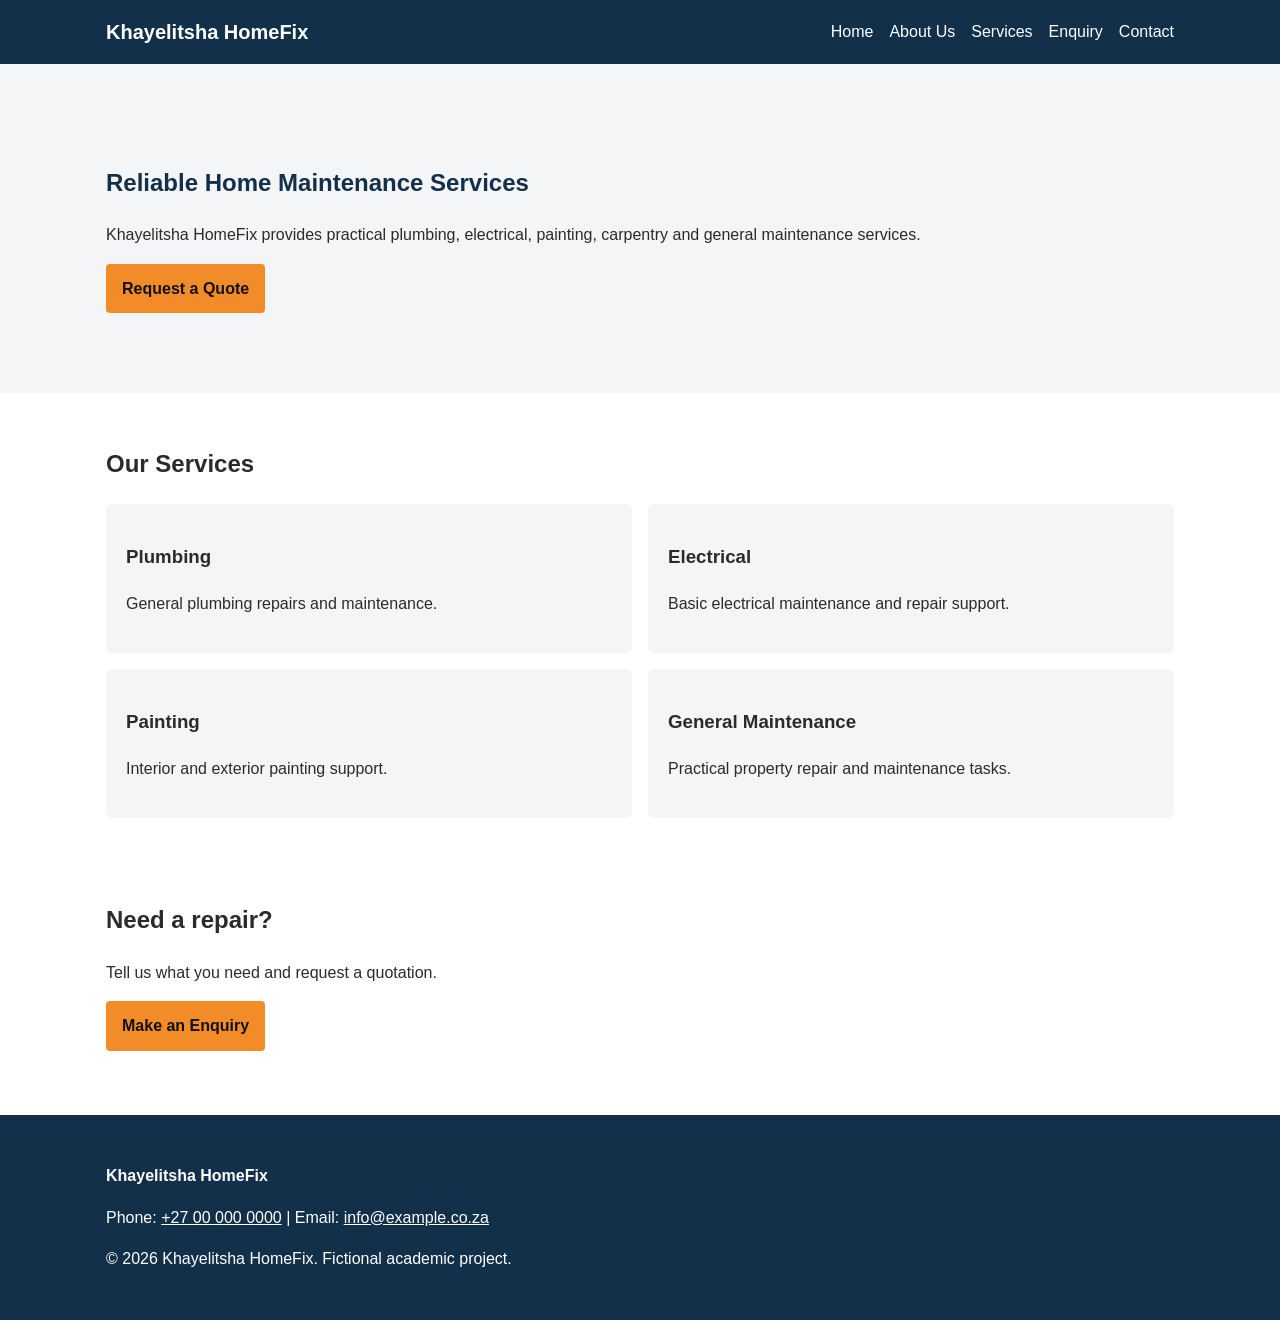
==== index.html @ 27613a19 "Initial WEDE5020 Part 1 website project" ====
<!DOCTYPE html>
<html lang="en">
<head>
<meta charset="UTF-8">
<meta name="viewport" content="width=device-width, initial-scale=1.0">
<meta name="description" content="Khayelitsha HomeFix home maintenance services.">
<title>Khayelitsha HomeFix | Home</title>
<link rel="stylesheet" href="css/style.css">
</head>
<body>
<header><div class="navbar">
<a class="logo" href="index.html">Khayelitsha HomeFix</a>
<nav aria-label="Primary navigation"><ul>
<li><a href="index.html">Home</a></li>
<li><a href="about.html">About Us</a></li>
<li><a href="services.html">Services</a></li>
<li><a href="enquiry.html">Enquiry</a></li>
<li><a href="contact.html">Contact</a></li>
</ul></nav>
</div></header>
<main>
<section class="hero"><div class="container">
<h1>Reliable Home Maintenance Services</h1>
<p>Khayelitsha HomeFix provides practical plumbing, electrical, painting, carpentry and general maintenance services.</p>
<a class="button" href="enquiry.html">Request a Quote</a>
</div></section>
<section class="container"><h2>Our Services</h2><div class="grid">
<article class="card"><h3>Plumbing</h3><p>General plumbing repairs and maintenance.</p></article>
<article class="card"><h3>Electrical</h3><p>Basic electrical maintenance and repair support.</p></article>
<article class="card"><h3>Painting</h3><p>Interior and exterior painting support.</p></article>
<article class="card"><h3>General Maintenance</h3><p>Practical property repair and maintenance tasks.</p></article>
</div></section>
<section class="container"><h2>Need a repair?</h2><p>Tell us what you need and request a quotation.</p><a class="button" href="enquiry.html">Make an Enquiry</a></section>
</main>
<footer><div class="container">
<p><strong>Khayelitsha HomeFix</strong></p>
<p>Phone: <a href="tel:+27000000000">+27 00 000 0000</a> | Email: <a href="mailto:info@example.co.za">info@example.co.za</a></p>
<p>&copy; 2026 Khayelitsha HomeFix. Fictional academic project.</p>
</div></footer>
<script src="js/script.js"></script>
</body>
</html>
---- css/style.css ----
:root{--navy:#12304A;--orange:#F28C28;--white:#fff;--light:#F3F5F7;--text:#2B2B2B}
*{box-sizing:border-box}
body{margin:0;font-family:Arial,Helvetica,sans-serif;color:var(--text);line-height:1.6;background:var(--white)}
header{background:var(--navy);color:#fff}
.navbar{max-width:1100px;margin:auto;padding:1rem;display:flex;align-items:center;justify-content:space-between;gap:1rem}
.logo{color:#fff;text-decoration:none;font-weight:700;font-size:1.25rem}
nav ul{list-style:none;display:flex;gap:1rem;padding:0;margin:0}
nav a{color:#fff;text-decoration:none}
nav a:hover,nav a:focus{text-decoration:underline}
.container{max-width:1100px;margin:auto;padding:2rem 1rem}
.hero{background:var(--light);padding:3rem 1rem}
.hero h1{color:var(--navy)}
.button,button{display:inline-block;background:var(--orange);color:#111;padding:.75rem 1rem;text-decoration:none;font-weight:700;border:0;border-radius:4px}
.grid{display:grid;grid-template-columns:repeat(2,1fr);gap:1rem}
.card{background:var(--light);padding:1.25rem;border-radius:6px}
label{display:block;font-weight:700;margin-top:1rem}
input,select,textarea{width:100%;padding:.75rem;border:1px solid #999;border-radius:4px;font:inherit}
button{margin-top:1rem;cursor:pointer}
footer{background:var(--navy);color:#fff;margin-top:2rem}
footer a{color:#fff}
@media(max-width:700px){.navbar,nav ul{flex-direction:column;align-items:flex-start}.grid{grid-template-columns:1fr}}
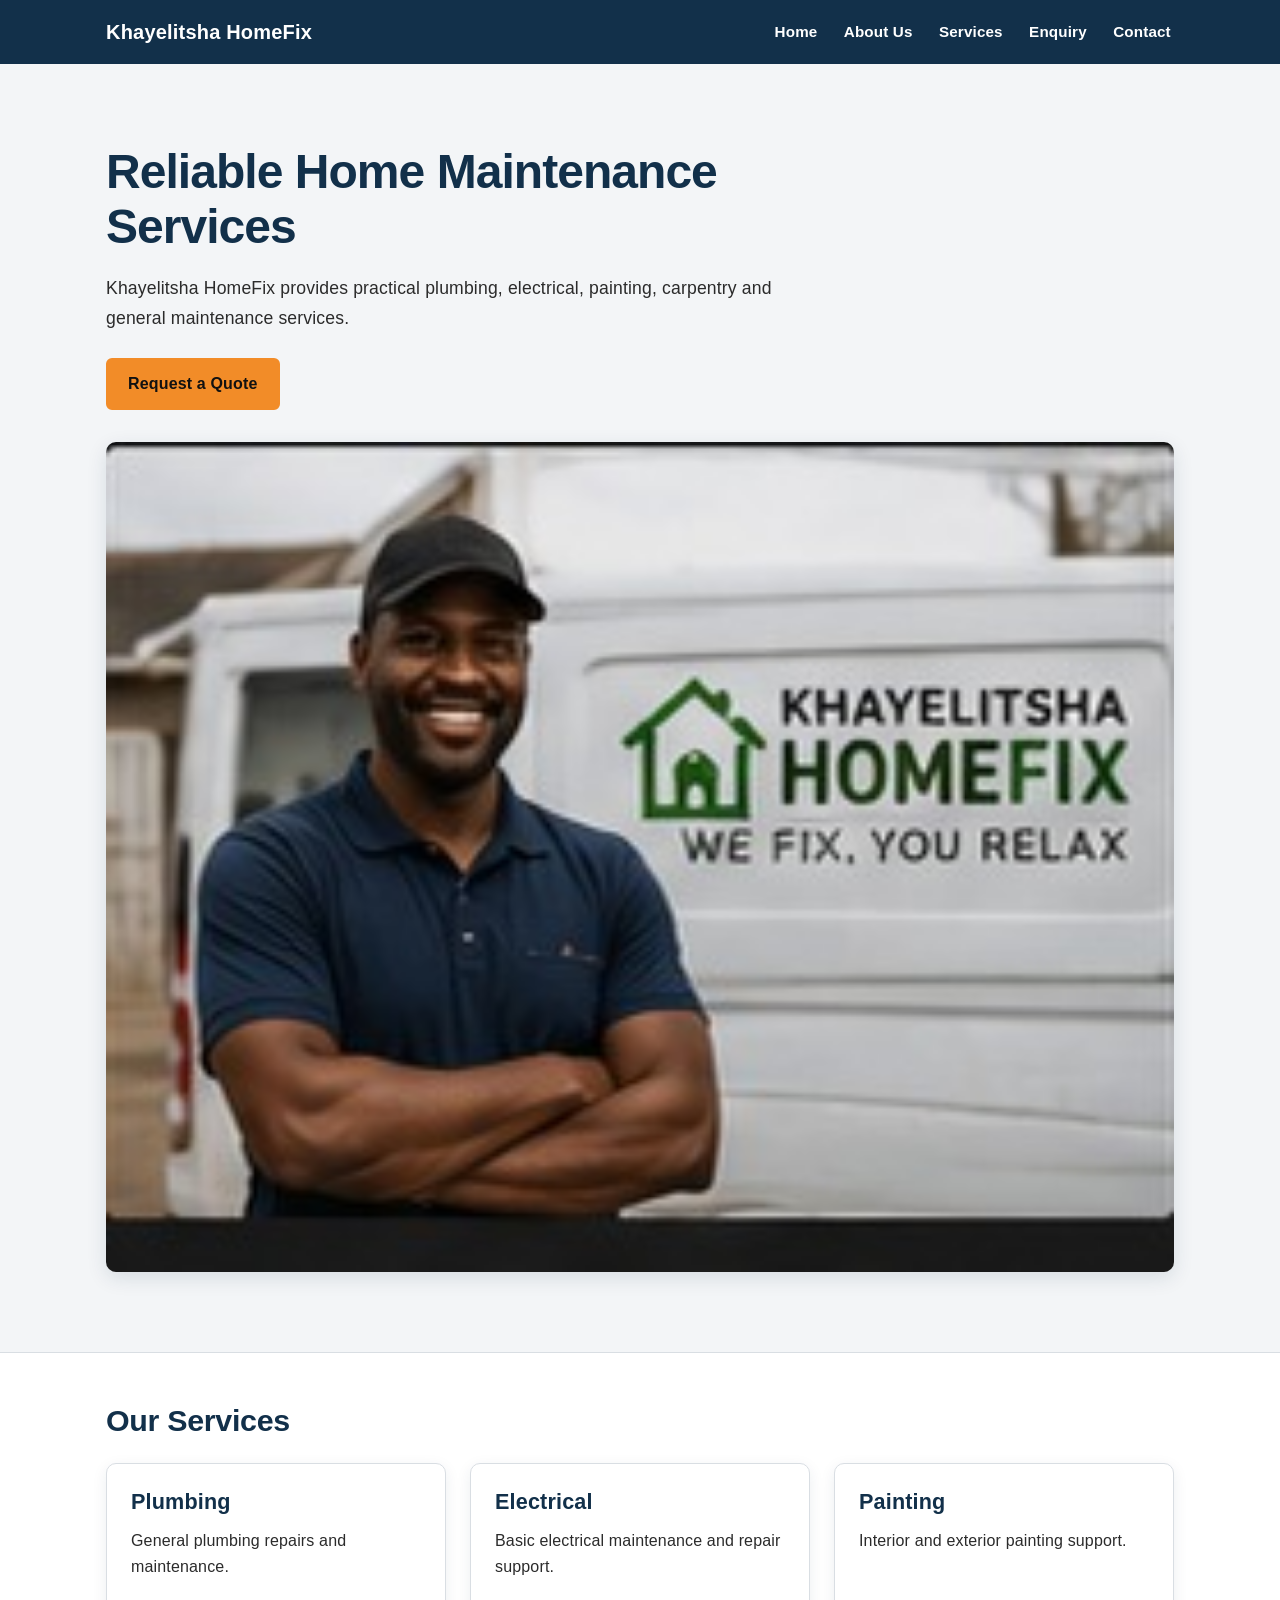
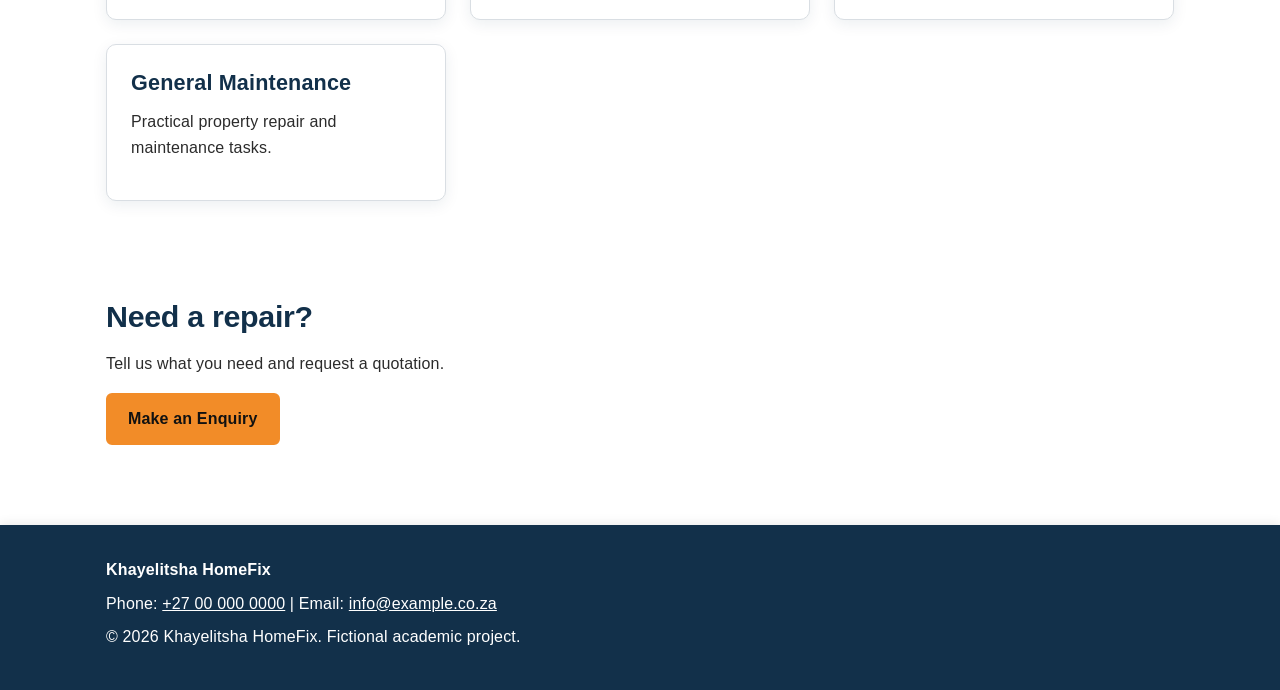
==== commit 74cb8fce: "Refactor HTML structure and improve content layout" ====
--- a/index.html
+++ b/index.html
@@ -1,5 +1,6 @@
 <!DOCTYPE html>
 <html lang="en">
+
 <head>
 <meta charset="UTF-8">
 <meta name="viewport" content="width=device-width, initial-scale=1.0">
@@ -7,36 +8,170 @@
 <title>Khayelitsha HomeFix | Home</title>
 <link rel="stylesheet" href="css/style.css">
 </head>
+
 <body>
-<header><div class="navbar">
+
+<header>
+<div class="navbar">
+
 <a class="logo" href="index.html">Khayelitsha HomeFix</a>
-<nav aria-label="Primary navigation"><ul>
+
+<nav aria-label="Primary navigation">
+<ul>
 <li><a href="index.html">Home</a></li>
 <li><a href="about.html">About Us</a></li>
 <li><a href="services.html">Services</a></li>
 <li><a href="enquiry.html">Enquiry</a></li>
 <li><a href="contact.html">Contact</a></li>
-</ul></nav>
-</div></header>
+</ul>
+</nav>
+
+</div>
+</header>
+
+
 <main>
-<section class="hero"><div class="container">
+
+<section class="hero">
+
+<div class="container">
+
 <h1>Reliable Home Maintenance Services</h1>
-<p>Khayelitsha HomeFix provides practical plumbing, electrical, painting, carpentry and general maintenance services.</p>
+
+<p>
+Khayelitsha HomeFix provides practical plumbing, electrical,
+painting, carpentry and general maintenance services.
+</p>
+
 <a class="button" href="enquiry.html">Request a Quote</a>
-</div></section>
-<section class="container"><h2>Our Services</h2><div class="grid">
-<article class="card"><h3>Plumbing</h3><p>General plumbing repairs and maintenance.</p></article>
-<article class="card"><h3>Electrical</h3><p>Basic electrical maintenance and repair support.</p></article>
-<article class="card"><h3>Painting</h3><p>Interior and exterior painting support.</p></article>
-<article class="card"><h3>General Maintenance</h3><p>Practical property repair and maintenance tasks.</p></article>
-</div></section>
-<section class="container"><h2>Need a repair?</h2><p>Tell us what you need and request a quotation.</p><a class="button" href="enquiry.html">Make an Enquiry</a></section>
+
+
+<picture>
+
+<source
+media="(max-width: 600px)"
+srcset="images/hero.jpg">
+
+<source
+media="(max-width: 900px)"
+srcset="images/hero.jpg">
+
+<img
+class="hero-image"
+src="images/hero.jpg"
+srcset="
+images/hero.jpg 1200w,
+images/hero.jpg 900w,
+images/hero.jpg 600w"
+sizes="
+(max-width: 600px) 100vw,
+(max-width: 900px) 90vw,
+1100px"
+alt="Home maintenance service work">
+
+</picture>
+
+</div>
+
+</section>
+
+
+<section class="container">
+
+<h2>Our Services</h2>
+
+<div class="grid">
+
+<article class="card">
+
+<h3>Plumbing</h3>
+
+<p>
+General plumbing repairs and maintenance.
+</p>
+
+</article>
+
+
+<article class="card">
+
+<h3>Electrical</h3>
+
+<p>
+Basic electrical maintenance and repair support.
+</p>
+
+</article>
+
+
+<article class="card">
+
+<h3>Painting</h3>
+
+<p>
+Interior and exterior painting support.
+</p>
+
+</article>
+
+
+<article class="card">
+
+<h3>General Maintenance</h3>
+
+<p>
+Practical property repair and maintenance tasks.
+</p>
+
+</article>
+
+</div>
+
+</section>
+
+
+<section class="container">
+
+<h2>Need a repair?</h2>
+
+<p>
+Tell us what you need and request a quotation.
+</p>
+
+<a class="button" href="enquiry.html">Make an Enquiry</a>
+
+</section>
+
 </main>
-<footer><div class="container">
-<p><strong>Khayelitsha HomeFix</strong></p>
-<p>Phone: <a href="tel:+27000000000">+27 00 000 0000</a> | Email: <a href="mailto:info@example.co.za">info@example.co.za</a></p>
-<p>&copy; 2026 Khayelitsha HomeFix. Fictional academic project.</p>
-</div></footer>
+
+
+<footer>
+
+<div class="container">
+
+<p>
+<strong>Khayelitsha HomeFix</strong>
+</p>
+
+<p>
+Phone:
+<a href="tel:+27000000000">+27 00 000 0000</a>
+|
+Email:
+<a href="mailto:info@example.co.za">info@example.co.za</a>
+</p>
+
+<p>
+&copy; 2026 Khayelitsha HomeFix.
+Fictional academic project.
+</p>
+
+</div>
+
+</footer>
+
+
 <script src="js/script.js"></script>
+
 </body>
-</html>+</html>
--- a/css/style.css
+++ b/css/style.css
@@ -1,22 +1,552 @@
-
-:root{--navy:#12304A;--orange:#F28C28;--white:#fff;--light:#F3F5F7;--text:#2B2B2B}
-*{box-sizing:border-box}
-body{margin:0;font-family:Arial,Helvetica,sans-serif;color:var(--text);line-height:1.6;background:var(--white)}
-header{background:var(--navy);color:#fff}
-.navbar{max-width:1100px;margin:auto;padding:1rem;display:flex;align-items:center;justify-content:space-between;gap:1rem}
-.logo{color:#fff;text-decoration:none;font-weight:700;font-size:1.25rem}
-nav ul{list-style:none;display:flex;gap:1rem;padding:0;margin:0}
-nav a{color:#fff;text-decoration:none}
-nav a:hover,nav a:focus{text-decoration:underline}
-.container{max-width:1100px;margin:auto;padding:2rem 1rem}
-.hero{background:var(--light);padding:3rem 1rem}
-.hero h1{color:var(--navy)}
-.button,button{display:inline-block;background:var(--orange);color:#111;padding:.75rem 1rem;text-decoration:none;font-weight:700;border:0;border-radius:4px}
-.grid{display:grid;grid-template-columns:repeat(2,1fr);gap:1rem}
-.card{background:var(--light);padding:1.25rem;border-radius:6px}
-label{display:block;font-weight:700;margin-top:1rem}
-input,select,textarea{width:100%;padding:.75rem;border:1px solid #999;border-radius:4px;font:inherit}
-button{margin-top:1rem;cursor:pointer}
-footer{background:var(--navy);color:#fff;margin-top:2rem}
-footer a{color:#fff}
-@media(max-width:700px){.navbar,nav ul{flex-direction:column;align-items:flex-start}.grid{grid-template-columns:1fr}}
+/* =========================================================
+   Khayelitsha HomeFix
+   WEDE5020 Part 2
+   CSS Styling and Responsive Design
+   ========================================================= */
+
+
+/* =========================================================
+   1. CSS RESET
+   ========================================================= */
+
+* {
+    box-sizing: border-box;
+    margin: 0;
+    padding: 0;
+}
+
+html {
+    scroll-behavior: smooth;
+}
+
+body {
+    min-height: 100vh;
+}
+
+
+/* =========================================================
+   2. DESIGN VARIABLES
+   ========================================================= */
+
+:root {
+    --navy: #12304A;
+    --orange: #F28C28;
+    --orange-dark: #D97416;
+    --white: #FFFFFF;
+    --light: #F3F5F7;
+    --text: #2B2B2B;
+    --border: #D9DEE3;
+}
+
+
+/* =========================================================
+   3. BASE TYPOGRAPHY
+   Uses relative units for responsive design.
+   ========================================================= */
+
+body {
+    font-family: "Segoe UI", Arial, Helvetica, sans-serif;
+    font-size: 1rem;
+    font-weight: 400;
+    line-height: 1.6;
+    letter-spacing: 0.01em;
+    color: var(--text);
+    background: var(--white);
+}
+
+p {
+    margin-bottom: 1rem;
+}
+
+ul {
+    margin-bottom: 1rem;
+    padding-left: 1.5rem;
+}
+
+li {
+    margin-bottom: 0.4rem;
+}
+
+
+/* =========================================================
+   4. TYPOGRAPHY SCALE
+   ========================================================= */
+
+h1,
+h2,
+h3 {
+    color: var(--navy);
+}
+
+h1 {
+    font-size: 2.75rem;
+    font-weight: 800;
+    line-height: 1.15;
+    letter-spacing: -0.02em;
+    margin-bottom: 1.25rem;
+}
+
+h2 {
+    font-size: 1.9rem;
+    font-weight: 700;
+    line-height: 1.25;
+    letter-spacing: -0.01em;
+    margin-bottom: 1rem;
+}
+
+h3 {
+    font-size: 1.35rem;
+    font-weight: 700;
+    line-height: 1.3;
+    margin-bottom: 0.75rem;
+}
+
+
+/* =========================================================
+   5. LINKS
+   ========================================================= */
+
+a {
+    color: var(--navy);
+}
+
+a:hover {
+    color: var(--orange-dark);
+}
+
+a:focus-visible {
+    outline: 3px solid var(--orange);
+    outline-offset: 3px;
+}
+
+
+/* =========================================================
+   6. HEADER / NAVIGATION
+   FLEXBOX
+   ========================================================= */
+
+header {
+    background: var(--navy);
+    color: var(--white);
+    box-shadow: 0 2px 10px rgba(0, 0, 0, 0.12);
+}
+
+.navbar {
+    width: 100%;
+    max-width: 1100px;
+    margin: 0 auto;
+    padding: 1rem;
+    display: flex;
+    align-items: center;
+    justify-content: space-between;
+    gap: 2rem;
+}
+
+.logo {
+    color: var(--white);
+    text-decoration: none;
+    font-size: 1.25rem;
+    font-weight: 800;
+    letter-spacing: 0.01em;
+}
+
+.logo:hover {
+    color: var(--orange);
+}
+
+nav ul {
+    list-style: none;
+    display: flex;
+    align-items: center;
+    gap: 1.25rem;
+    margin: 0;
+    padding: 0;
+}
+
+nav li {
+    margin: 0;
+}
+
+nav a {
+    color: var(--white);
+    text-decoration: none;
+    font-size: 0.95rem;
+    font-weight: 600;
+    line-height: 1.4;
+    padding: 0.4rem 0.2rem;
+    transition: color 0.2s ease;
+}
+
+nav a:hover {
+    color: var(--orange);
+}
+
+nav a:focus-visible {
+    outline: 3px solid var(--orange);
+    outline-offset: 4px;
+}
+
+nav a:active {
+    opacity: 0.7;
+}
+
+
+/* =========================================================
+   7. GENERAL CONTAINER
+   ========================================================= */
+
+.container {
+    width: 100%;
+    max-width: 1100px;
+    margin: 0 auto;
+    padding: 3rem 1rem;
+}
+
+
+/* =========================================================
+   8. HERO
+   ========================================================= */
+
+.hero {
+    background: var(--light);
+    padding: 4rem 1rem;
+    border-bottom: 1px solid var(--border);
+}
+
+.hero .container {
+    padding-top: 1rem;
+    padding-bottom: 1rem;
+    max-width: 1100px;
+}
+
+.hero h1 {
+    font-size: 3rem;
+    max-width: 750px;
+}
+
+.hero p {
+    max-width: 700px;
+    font-size: 1.1rem;
+    line-height: 1.7;
+    margin-bottom: 1.5rem;
+}
+
+
+/* =========================================================
+   9. RESPONSIVE IMAGES
+   ========================================================= */
+
+img {
+    display: block;
+    width: 100%;
+    max-width: 100%;
+    height: auto;
+}
+
+.hero-image {
+    width: 100%;
+    max-width: 1100px;
+    margin: 2rem auto 0;
+    border-radius: 10px;
+    box-shadow: 0 6px 20px rgba(18, 48, 74, 0.12);
+}
+
+
+/* =========================================================
+   10. BUTTONS
+   ========================================================= */
+
+.button,
+button {
+    display: inline-block;
+    background: var(--orange);
+    color: #111111;
+    padding: 0.8rem 1.25rem;
+    border: 2px solid var(--orange);
+    border-radius: 6px;
+    text-decoration: none;
+    font-family: inherit;
+    font-size: 1rem;
+    font-weight: 700;
+    line-height: 1.4;
+    cursor: pointer;
+    transition:
+        background-color 0.2s ease,
+        border-color 0.2s ease,
+        transform 0.2s ease;
+}
+
+.button:hover,
+button:hover {
+    background: var(--orange-dark);
+    border-color: var(--orange-dark);
+    color: #111111;
+    transform: translateY(-2px);
+}
+
+.button:focus-visible,
+button:focus-visible {
+    outline: 3px solid var(--navy);
+    outline-offset: 3px;
+}
+
+.button:active,
+button:active {
+    transform: translateY(0);
+}
+
+
+/* =========================================================
+   11. GRID
+   ========================================================= */
+
+.grid {
+    display: grid;
+    grid-template-columns: repeat(3, minmax(0, 1fr));
+    gap: 1.5rem;
+    margin-top: 1.5rem;
+}
+
+
+/* =========================================================
+   12. CARDS
+   ========================================================= */
+
+.card {
+    background: var(--white);
+    padding: 1.5rem;
+    border: 1px solid var(--border);
+    border-radius: 10px;
+    box-shadow: 0 4px 15px rgba(18, 48, 74, 0.08);
+    transition:
+        transform 0.2s ease,
+        box-shadow 0.2s ease,
+        border-color 0.2s ease;
+}
+
+.card:hover {
+    transform: translateY(-3px);
+    border-color: var(--orange);
+    box-shadow: 0 8px 22px rgba(18, 48, 74, 0.14);
+}
+
+.card h2,
+.card h3 {
+    margin-top: 0;
+}
+
+
+/* =========================================================
+   13. SERVICE IMAGES
+   ========================================================= */
+
+.card img {
+    width: 100%;
+    aspect-ratio: 16 / 10;
+    object-fit: cover;
+    border-radius: 7px;
+    margin-bottom: 1rem;
+}
+
+
+/* =========================================================
+   14. FORMS
+   ========================================================= */
+
+form {
+    width: 100%;
+    max-width: 700px;
+    margin: 2rem auto 0;
+    padding: 2rem;
+    background: var(--light);
+    border: 1px solid var(--border);
+    border-radius: 10px;
+    box-shadow: 0 4px 15px rgba(18, 48, 74, 0.08);
+}
+
+label {
+    display: block;
+    margin-top: 1.25rem;
+    margin-bottom: 0.4rem;
+    font-weight: 700;
+    line-height: 1.4;
+    color: var(--navy);
+}
+
+input,
+select,
+textarea {
+    width: 100%;
+    padding: 0.8rem;
+    border: 1px solid #999999;
+    border-radius: 5px;
+    background: var(--white);
+    color: var(--text);
+    font-family: inherit;
+    font-size: 1rem;
+    line-height: 1.5;
+    letter-spacing: 0.01em;
+}
+
+textarea {
+    resize: vertical;
+    min-height: 150px;
+}
+
+input:hover,
+select:hover,
+textarea:hover {
+    border-color: var(--navy);
+}
+
+input:focus,
+select:focus,
+textarea:focus {
+    outline: 3px solid rgba(242, 140, 40, 0.25);
+    border-color: var(--orange);
+}
+
+
+/* =========================================================
+   15. FOOTER
+   ========================================================= */
+
+footer {
+    background: var(--navy);
+    color: var(--white);
+    margin-top: 2rem;
+    box-shadow: 0 -2px 10px rgba(0, 0, 0, 0.08);
+}
+
+footer .container {
+    padding-top: 2rem;
+    padding-bottom: 2rem;
+}
+
+footer p {
+    margin-bottom: 0.5rem;
+}
+
+footer a {
+    color: var(--white);
+}
+
+footer a:hover {
+    color: var(--orange);
+}
+
+
+/* =========================================================
+   16. TABLET BREAKPOINT
+   901px and below
+   ========================================================= */
+
+@media (max-width: 900px) {
+
+    .navbar {
+        gap: 1rem;
+    }
+
+    nav ul {
+        gap: 0.8rem;
+    }
+
+    .grid {
+        grid-template-columns: repeat(2, minmax(0, 1fr));
+    }
+
+    .hero h1 {
+        font-size: 2.5rem;
+    }
+
+    .hero p {
+        font-size: 1rem;
+    }
+}
+
+
+/* =========================================================
+   17. MOBILE BREAKPOINT
+   600px and below
+   ========================================================= */
+
+@media (max-width: 600px) {
+
+    body {
+        font-size: 0.95rem;
+    }
+
+    .navbar {
+        flex-direction: column;
+        align-items: flex-start;
+        padding: 1rem;
+    }
+
+    nav {
+        width: 100%;
+    }
+
+    nav ul {
+        flex-direction: column;
+        align-items: flex-start;
+        gap: 0.5rem;
+        width: 100%;
+    }
+
+    nav a {
+        display: block;
+        padding: 0.4rem 0;
+    }
+
+    .container {
+        width: 100%;
+        padding: 2rem 1rem;
+    }
+
+    .hero {
+        padding: 3rem 1rem;
+    }
+
+    .hero h1 {
+        font-size: 2.2rem;
+    }
+
+    .hero p {
+        font-size: 1rem;
+    }
+
+    h1 {
+        font-size: 2.2rem;
+    }
+
+    h2 {
+        font-size: 1.6rem;
+    }
+
+    h3 {
+        font-size: 1.25rem;
+    }
+
+    .grid {
+        grid-template-columns: 1fr;
+        gap: 1rem;
+    }
+
+    .card {
+        padding: 1.25rem;
+    }
+
+    form {
+        padding: 1.25rem;
+    }
+
+    .button,
+    button {
+        width: 100%;
+        text-align: center;
+    }
+
+    .hero-image {
+        margin-top: 1.5rem;
+    }
+}
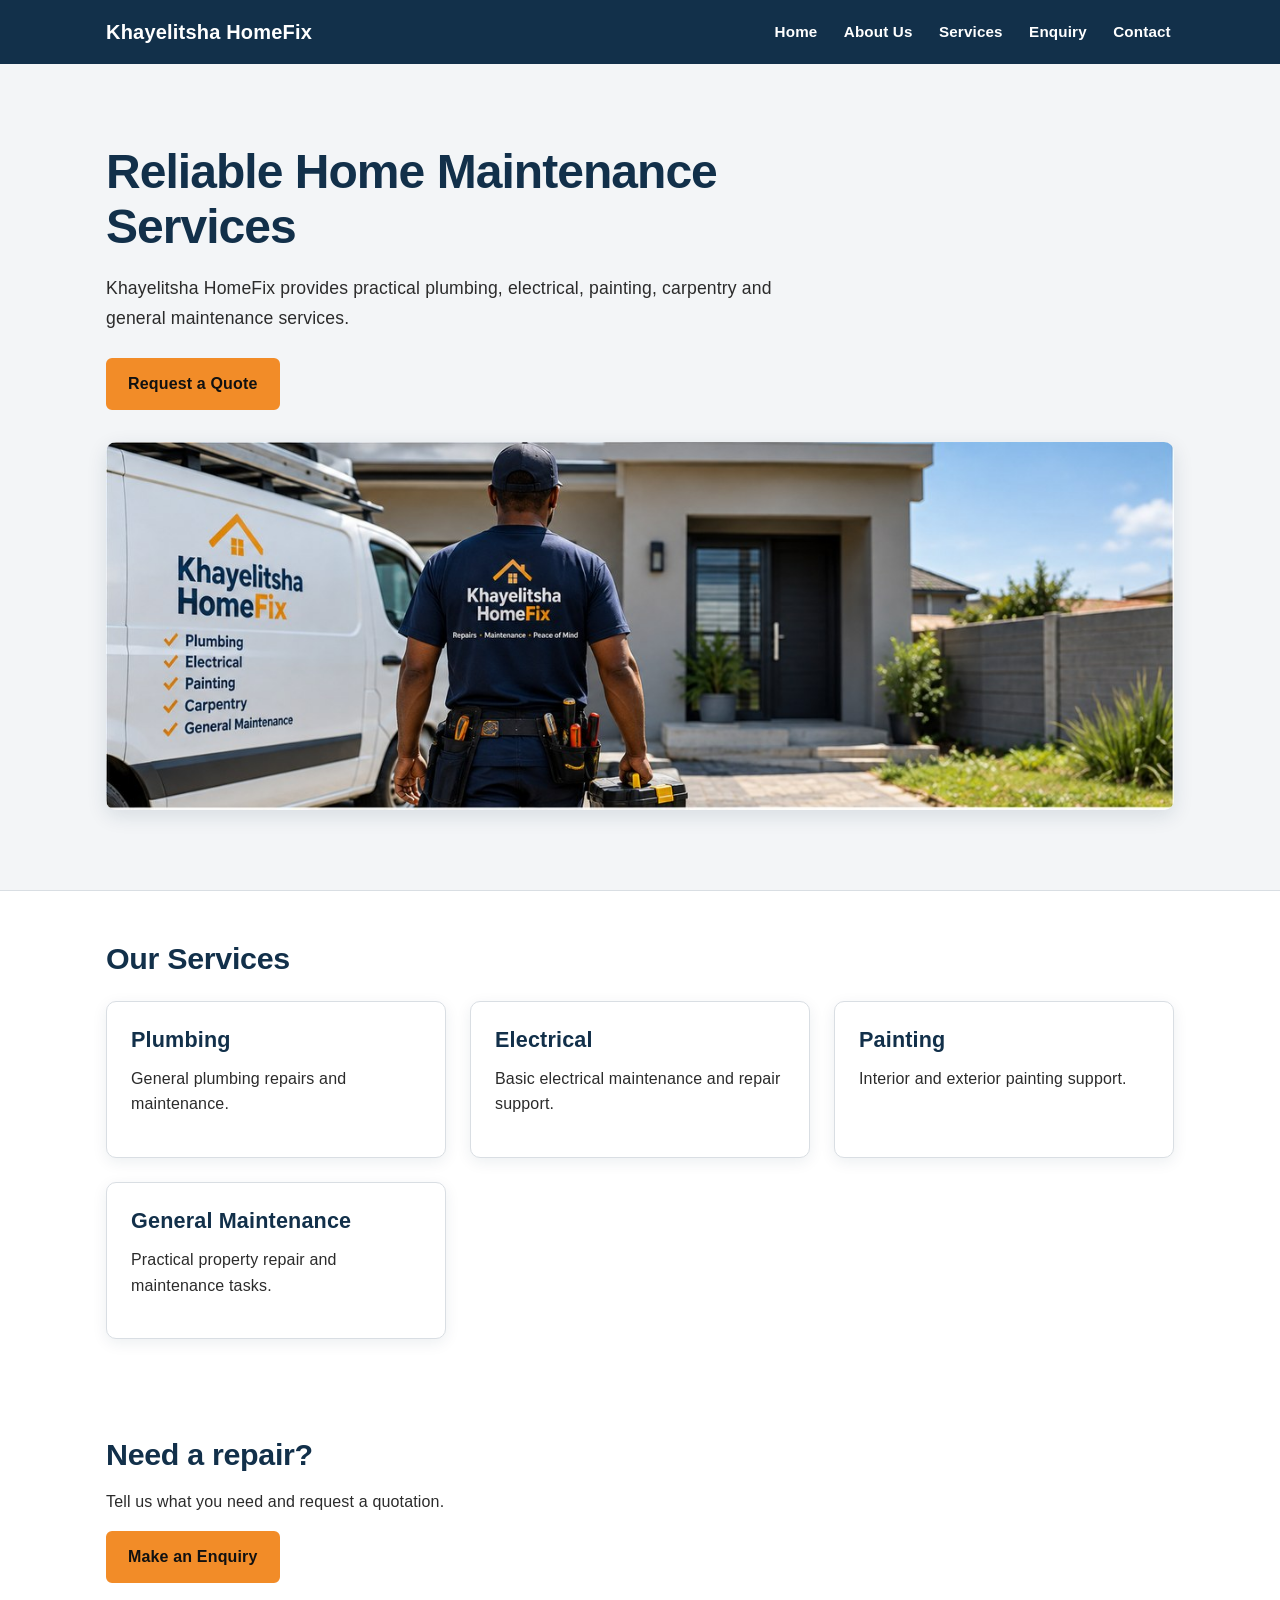
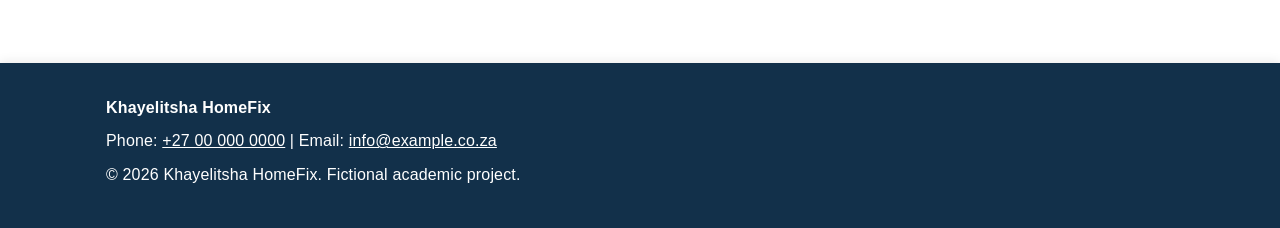
==== commit a3c396d1: "Update index.html" ====
--- a/index.html
+++ b/index.html
@@ -29,7 +29,6 @@
 </div>
 </header>
 
-
 <main>
 
 <section class="hero">
@@ -45,7 +44,6 @@
 
 <a class="button" href="enquiry.html">Request a Quote</a>
 
-
 <picture>
 
 <source
@@ -60,9 +58,9 @@
 class="hero-image"
 src="images/hero.jpg"
 srcset="
-images/hero.jpg 1200w,
-images/hero.jpg 900w,
-images/hero.jpg 600w"
+images/hero-small.jpg 600w,
+images/hero-medium.jpg 900w,
+images/hero.jpg 1200w"
 sizes="
 (max-width: 600px) 100vw,
 (max-width: 900px) 90vw,
@@ -74,7 +72,6 @@
 </div>
 
 </section>
-
 
 <section class="container">
 
@@ -92,7 +89,6 @@
 
 </article>
 
-
 <article class="card">
 
 <h3>Electrical</h3>
@@ -103,7 +99,6 @@
 
 </article>
 
-
 <article class="card">
 
 <h3>Painting</h3>
@@ -113,7 +108,6 @@
 </p>
 
 </article>
-
 
 <article class="card">
 
@@ -129,7 +123,6 @@
 
 </section>
 
-
 <section class="container">
 
 <h2>Need a repair?</h2>
@@ -143,7 +136,6 @@
 </section>
 
 </main>
-
 
 <footer>
 
@@ -170,7 +162,6 @@
 
 </footer>
 
-
 <script src="js/script.js"></script>
 
 </body>
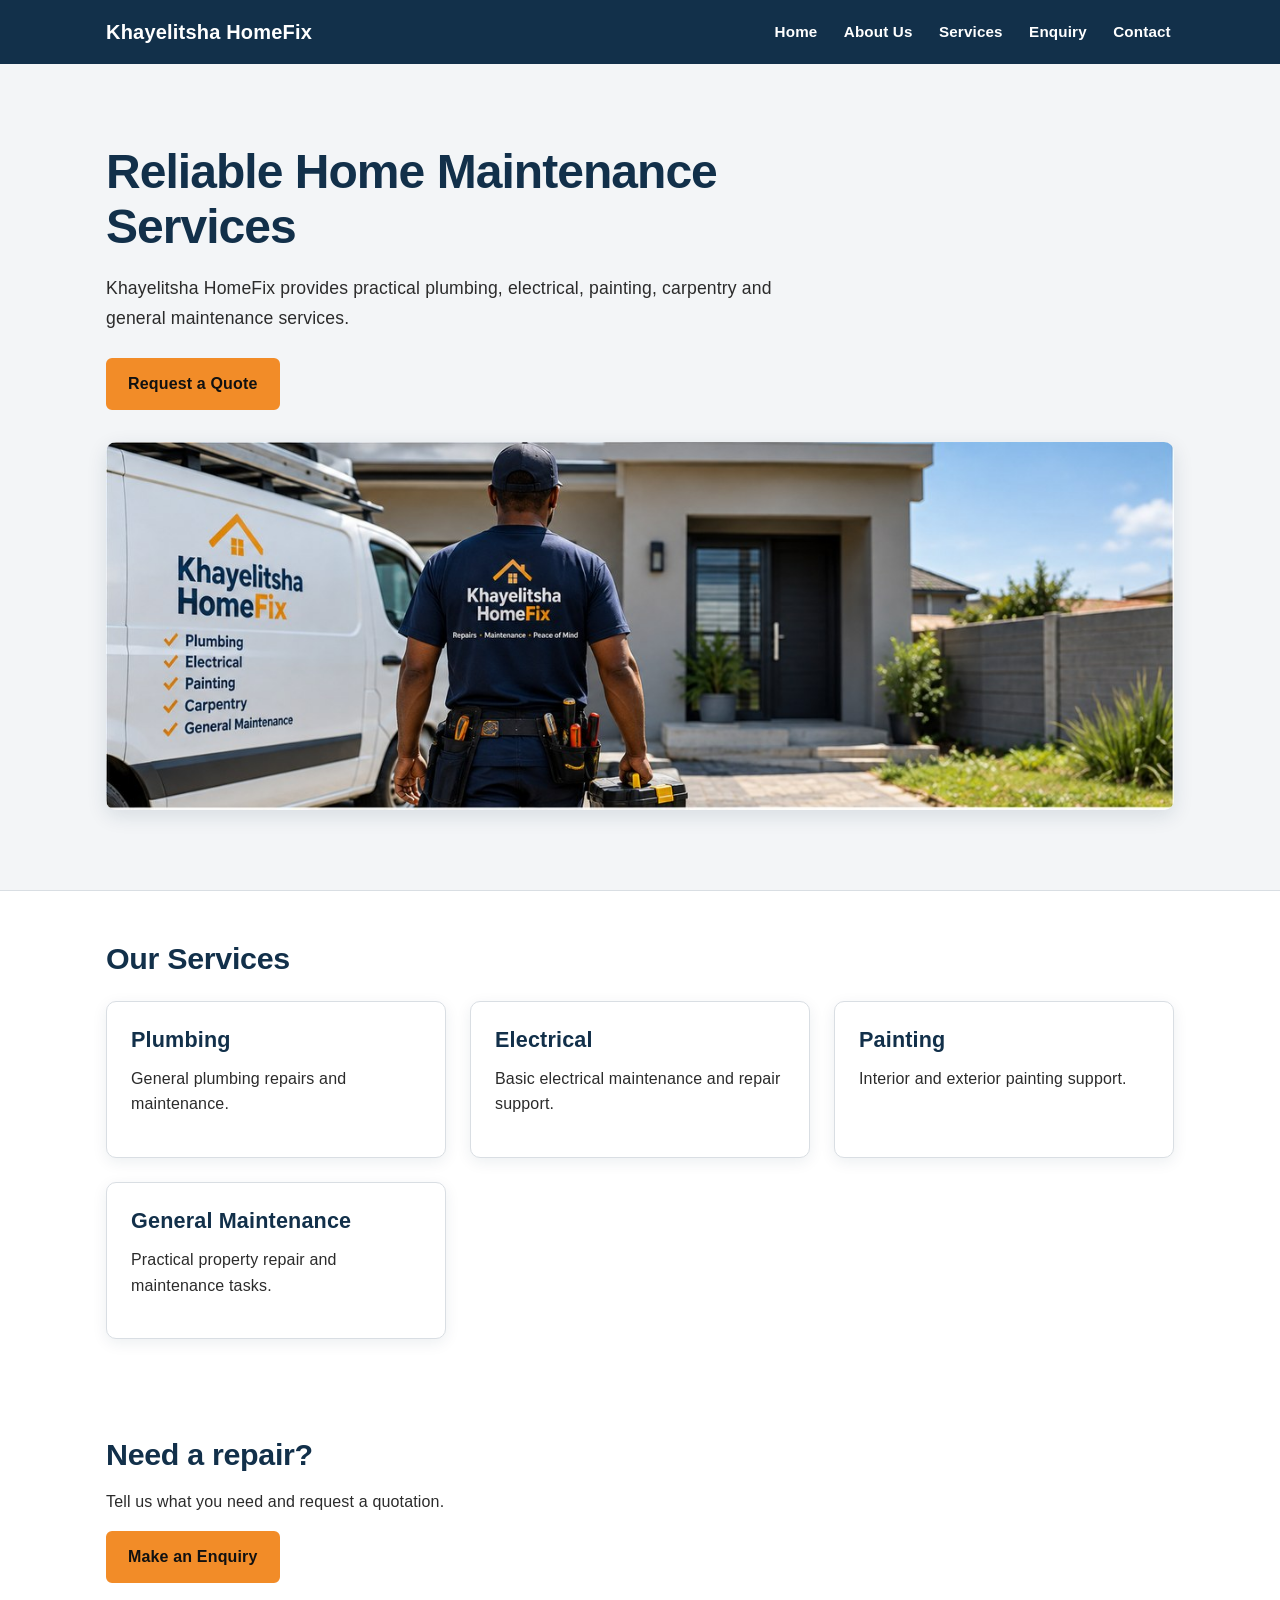
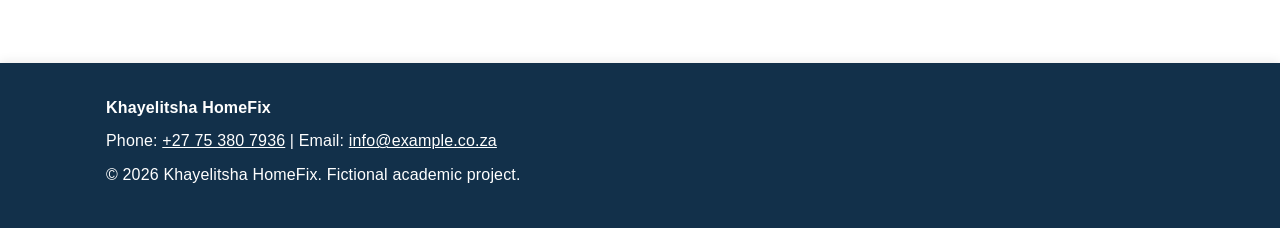
==== commit 3d095a01: "Update index.html" ====
--- a/index.html
+++ b/index.html
@@ -147,7 +147,7 @@
 
 <p>
 Phone:
-<a href="tel:+27000000000">+27 00 000 0000</a>
+<a href="tel:+27753807936">+27 75 380 7936</a>
 |
 Email:
 <a href="mailto:info@example.co.za">info@example.co.za</a>
